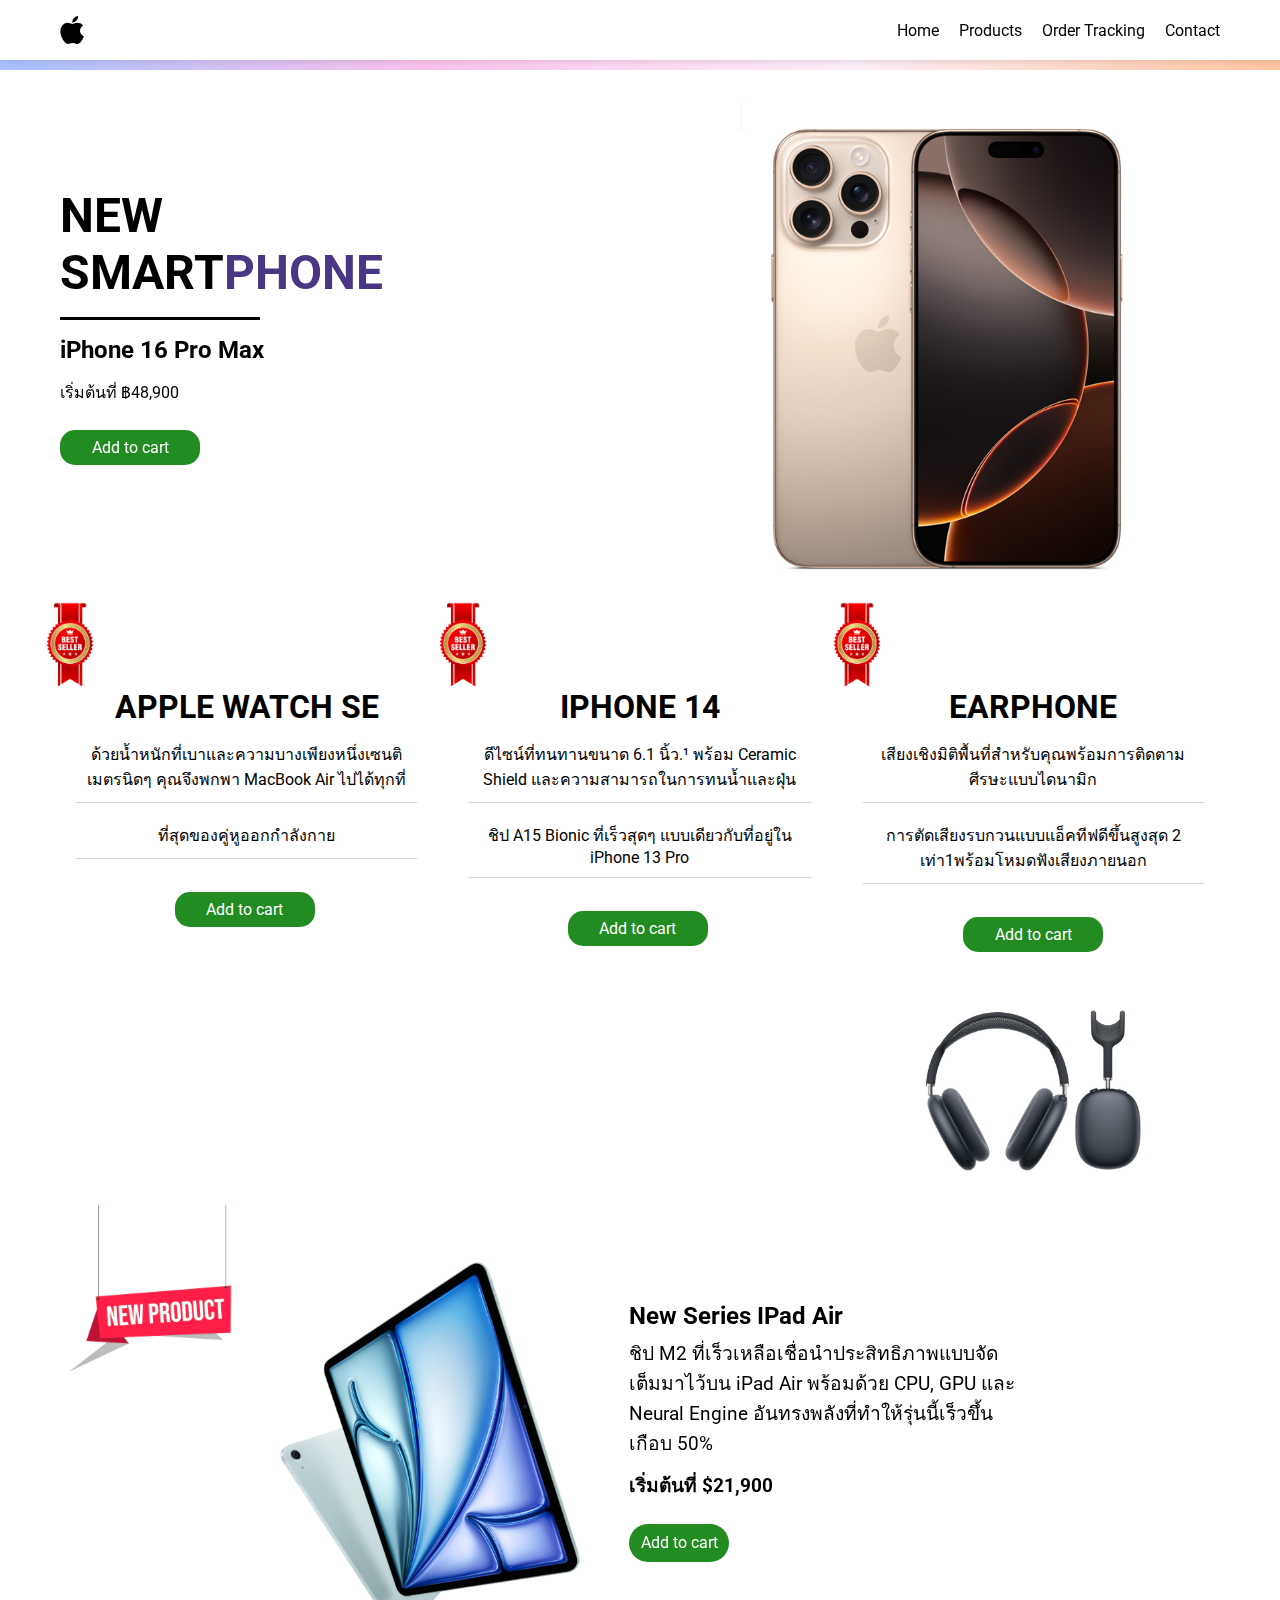
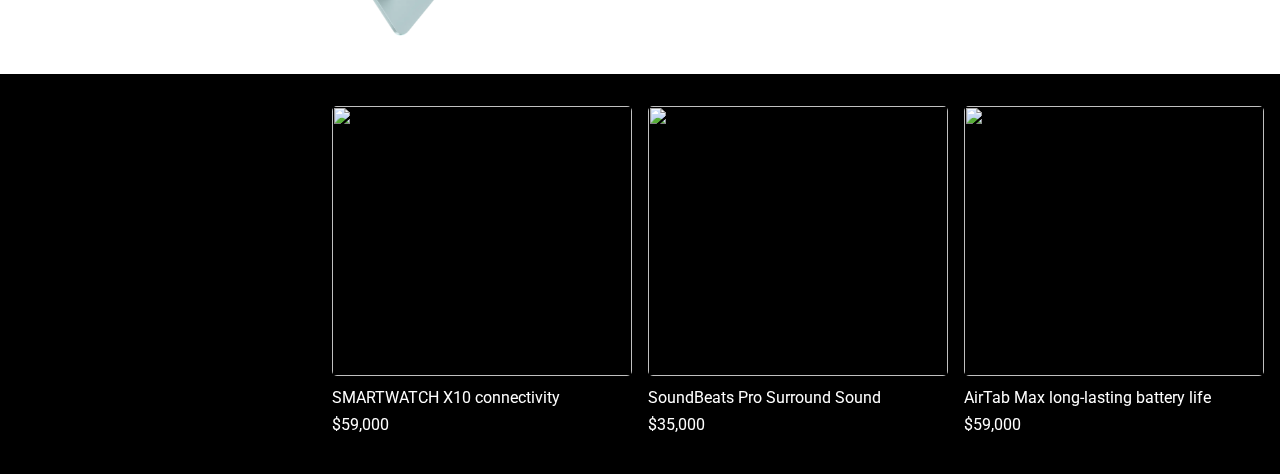
==== Home/index.html @ fe669dd1 "1" ====
<!DOCTYPE html>
<html lang="en">

<head>
    <meta charset="UTF-8">
    <meta name="viewport" content="width=device-width, initial-scale=1.0">
    <title>Home</title>
    <link rel="stylesheet" href="style.css">
    <link rel="stylesheet" href="https://cdnjs.cloudflare.com/ajax/libs/font-awesome/6.7.2/css/all.min.css">
</head>

<body>

    <nav>
        <div class="container">
            <div class="nav-con">
                <div class="logo">
                    <i class="fa-brands fa-apple"></i>
                </div>
                <ul>
                    <li><a href="">Home</a></li>
                    <li><a href="/Product/product.html">Products</a></li>
                    <li><a href="">Order Tracking</a></li>
                    <li><a href="">Contact</a></li>
                </ul>
            </div>
        </div>
    </nav>

    <section class="main-slide">
        <div class="container">
            <div class="main-slide-con">
                <div class="header-info">
                    <h1>NEW <br>
                        SMART<span class="highlight">PHONE</span>
                    </h1>
                    <div class="line"></div>
                    <h2>iPhone 16 Pro Max</h2>
                    <p>เริ่มต้นที่ ฿48,900</p>
                    <div class="header-btn">
                        <a href="javascript:void(0)">Add to cart</a>
                    </div>
                </div>
                <div class="header-pic">
                    <img src="/img/iphone16promax.jpg" alt="">
                </div>
            </div>
        </div>
    </section>

    <section class="blog">
        <div class="container">
            <div class="blog-con">
                <div class="blog-grid">
                    <div class="blog-items">
                        <h1>Apple Watch SE</h1>
                        <div class="spec">
                            <p>ด้วยน้ำหนักที่เบาและความบางเพียงหนึ่งเซนติเมตรนิดๆ คุณจึงพกพา MacBook Air ไปได้ทุกที่</p>
                            <hr>
                        </div>
                        <div class="spec">
                            <p>ที่สุดของคู่หูออกกำลังกาย</p>
                            <hr>
                        </div>
                        <a href="javascript:void(0)">Add to cart</a>
                        <img src="https://store.storeimages.cdn-apple.com/8756/as-images.apple.com/is/watch-se-digitalmat-gallery-4-202409_GEO_TH_LANG_TH?wid=728&hei=666&fmt=png-alpha&.v=1725125757838"
                            alt="">
                        <img src="/img/best-seller.png" alt="">
                    </div>

                    <div class="blog-items">
                        <h1>iPhone 14</h1>
                        <div class="spec">
                            <p>ดีไซน์ที่ทนทานขนาด 6.1 นิ้ว.¹ พร้อม Ceramic Shield และความสามารถในการทนน้ำและฝุ่น
                            </p>
                            <hr>
                        </div>
                        <div class="spec">
                            <p>ชิป A15 Bionic ที่เร็วสุดๆ แบบเดียวกับที่อยู่ใน iPhone 13 Pro</p>
                            <hr>
                        </div>
                        <a href="javascript:void(0)">Add to cart</a>
                        <img src="https://store.storeimages.cdn-apple.com/8756/as-images.apple.com/is/iphone14-digitalmat-gallery-1-202303?wid=728&hei=666&fmt=png-alpha&.v=1679072735068"
                            alt="">
                        <img src="/img/best-seller.png" alt="">
                    </div>

                    <div class="blog-items">
                        <h1>earphone</h1>
                        <div class="spec">
                            <p>เสียงเชิงมิติพื้นที่สำหรับคุณพร้อมการติดตามศีรษะแบบไดนามิก</p>
                            <hr>
                        </div>
                        <div class="spec">
                            <p>การตัดเสียงรบกวนแบบแอ็คทีฟดีขึ้นสูงสุด 2 เท่า1พร้อมโหมดฟังเสียงภายนอก</p>
                            <hr>
                        </div>
                        <a href="javascript:void(0)">Add to cart</a>
                        <img src="/img/airpods-max.jpg" alt="">

                        <img src="/img/best-seller.png" alt="">

                    </div>
                </div>
            </div>
        </div>
    </section>

    <section>
        <div class="container">
            <div class="all-footer"> 
                <div class="all-footer-info">
                    <div class="com-pic">
                        <img src="/img/ipad air.png"
                            alt="">
                    </div>
                    <div class="com-info">
                        <h2>new series iPad Air</h2>
                        <p>ชิป M2 ที่เร็วเหลือเชื่อนำประสิทธิภาพแบบจัดเต็มมาไว้บน iPad Air พร้อมด้วย CPU, GPU และ Neural Engine อันทรงพลังที่ทำให้รุ่นนี้เร็วขึ้นเกือบ 50% </p>
                        <p class="price">เริ่มต้นที่ $21,900</p>
                        <a href="javascript:void(0)">Add to cart</a>
                    </div>
                </div>
                <img src="/img/newproduct.png" alt="" class="new-product">
            </div>
        </div>
    </section>

    <section>
        <div class="choose-product">
            <div class="products-pic">
               
            </div>

            <div class="products-grid">
                <div class="products-items">
                    <img src="https://www.apple.com/newsroom/images/product/watch/standard/Apple_watch-series7-availability_hero_10052021_big.jpg.large.jpg"
                        alt="">
                    <p>SMARTWATCH X10 connectivity</p>
                    <p>$59,000</p>
                </div>

                <div class="products-items">
                    <img src="https://www.shopandship.co.za/cdn/shop/products/AirPodsMaxBlueNew_625x625.jpg?v=1676274870"
                        alt="">
                    <p>SoundBeats Pro Surround Sound</p>
                    <p>$35,000</p>
                </div>

                <div class="products-items">
                    <img src="https://image.makewebeasy.net/makeweb/0/HaieRoFfi/DefaultData/Section5_pd01.webp?v=202405291424"
                        alt="">
                    <p>AirTab Max long-lasting battery life</p>
                    <p>$59,000</p>
                </div>
            </div>
        </div>
    </section>

</body>

</html>
---- Home/style.css ----
@import url("https://fonts.googleapis.com/css2?family=Roboto:ital,wght@0,100;0,300;0,400;0,500;0,700;0,900;1,100;1,300;1,400;1,500;1,700;1,900&display=swap");

* {
  box-sizing: border-box;
  margin: 0;
  padding: 0;
  font-family: "Roboto", serif;
  font-style: normal;
}
.container {
  max-width: 1170px;
  margin: 0 auto;
}

nav {
  position: relative;
  background-color: rgb(255, 255, 255);
  box-shadow: 0 2px 5px rgba(0, 0, 0, 0.1);
}

.container {
  max-width: 1200px;
  margin: 0 auto;
  padding: 0 20px;
}

.nav-con {
  display: flex;
  justify-content: space-between;
  align-items: center;
  height: 60px;
}

.logo i {
  font-size: 2rem;
}

ul {
  list-style: none;
  display: flex;
  margin: 0;
  padding: 0;
}

ul li {
  margin-left: 20px;
}

ul li a {
  text-decoration: none;
  color: black;
  font-size: 16px;
}

nav::after {
  content: "";
  position: absolute;
  bottom: -10px;
  left: 0;
  width: 100%;
  height: 120px;
  background: linear-gradient(to right, #a8c0ff, #fbc2eb, #fdeff9, #ffc3a0);
  z-index: -1;
}

.main-slide {
  padding: 1rem 0;
}
.main-slide-con {
  display: flex;
  justify-content: space-between;
  align-items: center;
  height: 500px;
}

.header-info h1 {
  font-size: 3rem;
}

.header-info p {
  margin-top: 1rem;
}

.line {
  background-color: black;
  width: 200px;
  height: 3px;
  margin: 1rem 0;
}

.highlight {
  color: #493685;
}

.header-info h3,
.header-info p {
  margin-bottom: 0.6rem;
}

.header-btn a {
  display: inline-block;
  text-decoration: none;
  background-color: forestgreen;
  padding: 0.5rem;
  text-align: center;
  margin-top: 1rem;
  border-radius: 15px;
  width: 140px;
  color: #fff;
}

.header-pic img {
  width: 100%;
  height: 500px;
  mix-blend-mode: multiply;
}

.blog {
  background-image: url("https://papers.co/wallpaper/papers.co-so84-blur-gradation-apple-event-rainbow-pastel-23-wallpaper.jpg");
  background-position: center;
  background-size: cover;
}
.blog-con {
  text-align: center;
  padding: 2rem 0;
}

.blog-grid {
  display: grid;
  grid-template-columns: repeat(3, 1fr);
  gap: 20px;

}

.blog-items img:nth-of-type(2){
    width: 60px;
    height: 100px;
    
    position: absolute;
    top: -45px;
    left: -20px;
}

.blog-items h1 {
  text-transform: uppercase;
  font-weight: bold;
  color: #000;
  margin-bottom: 1rem;
}

.blog-items {
  background-color: #ffffff;
  height: 550px;
  padding: 4rem 1rem;
  border-radius: 20px;
  position: relative;
}

.blog-items p {
  color: #000;
}

.blog-items img {
  width: 70%;
  margin-top: 1rem;
}

.blog-items a {
  display: inline-block;
  text-decoration: none;
  background-color: forestgreen;
  padding: 0.5rem;
  text-align: center;
  margin: .8rem 0;
  border-radius: 15px;
  width: 140px;
  color: #fff;
}

.all-footer {
  padding: 2rem 0;
  position: relative;
}

.all-footer-info {
  display: flex;
  align-items: center;
  gap: 1rem;
  margin-left: 10rem;
}

.new-product{
  width: 17%;
  position: absolute;
  top: -2px;
}
.com-pic img{
    width: 100%;
    height: 400px;
}

.price {
  font-size: 1.6rem;
  font-weight: bold;
  margin: 0.7rem 0;
}

.com-info {
  max-width: 400px;
}

.com-info h2 {
  text-transform: capitalize;
  margin-bottom: 0.5rem;
}

.com-info p {
  margin-bottom: 0.5rem;
  font-size: 1.2rem;
}

.com-info a {
  display: inline-block;
  text-decoration: none;
  background-color: forestgreen;
  padding: 0.6rem;
  text-align: center;
  margin: 1rem 0;
  border-radius: 20px;
  width: 100px;
  color: #fff;
}

.choose-product {
  background-color: #000;
  display: flex;
}

.products-pic {
  color: #fff;
  background: url("https://store.storeimages.cdn-apple.com/8756/as-images.apple.com/is/store-card-50-TAA-202310?wid=960&hei=1000&fmt=p-jpg&qlt=95&.v=1697149577145");
  background-size: cover;
  background-position: center;
  height: 400px;
  text-align: center;
  padding: 3rem;
  width: 960px;
}

.products-grid {
  display: grid;
  grid-template-columns: repeat(3, 1fr);
  gap: 1rem;
  padding: 2rem 1rem;
}

.products-items p {
  color: #fff;
  margin: 0.5rem 0;
}

.products-items img {
  width: 300px;
  height: 270px;
  border-radius: 5px;
}

.spec {
  margin-bottom: 20px;
  margin-top: 1rem;
}

.spec p {
  font-size: 16px;
}

strong {
  font-size: 18px;
  color: #000;
}
hr {
  border: none;
  border-top: 1px solid #d2d2d7;
  margin: 10px 0;
}
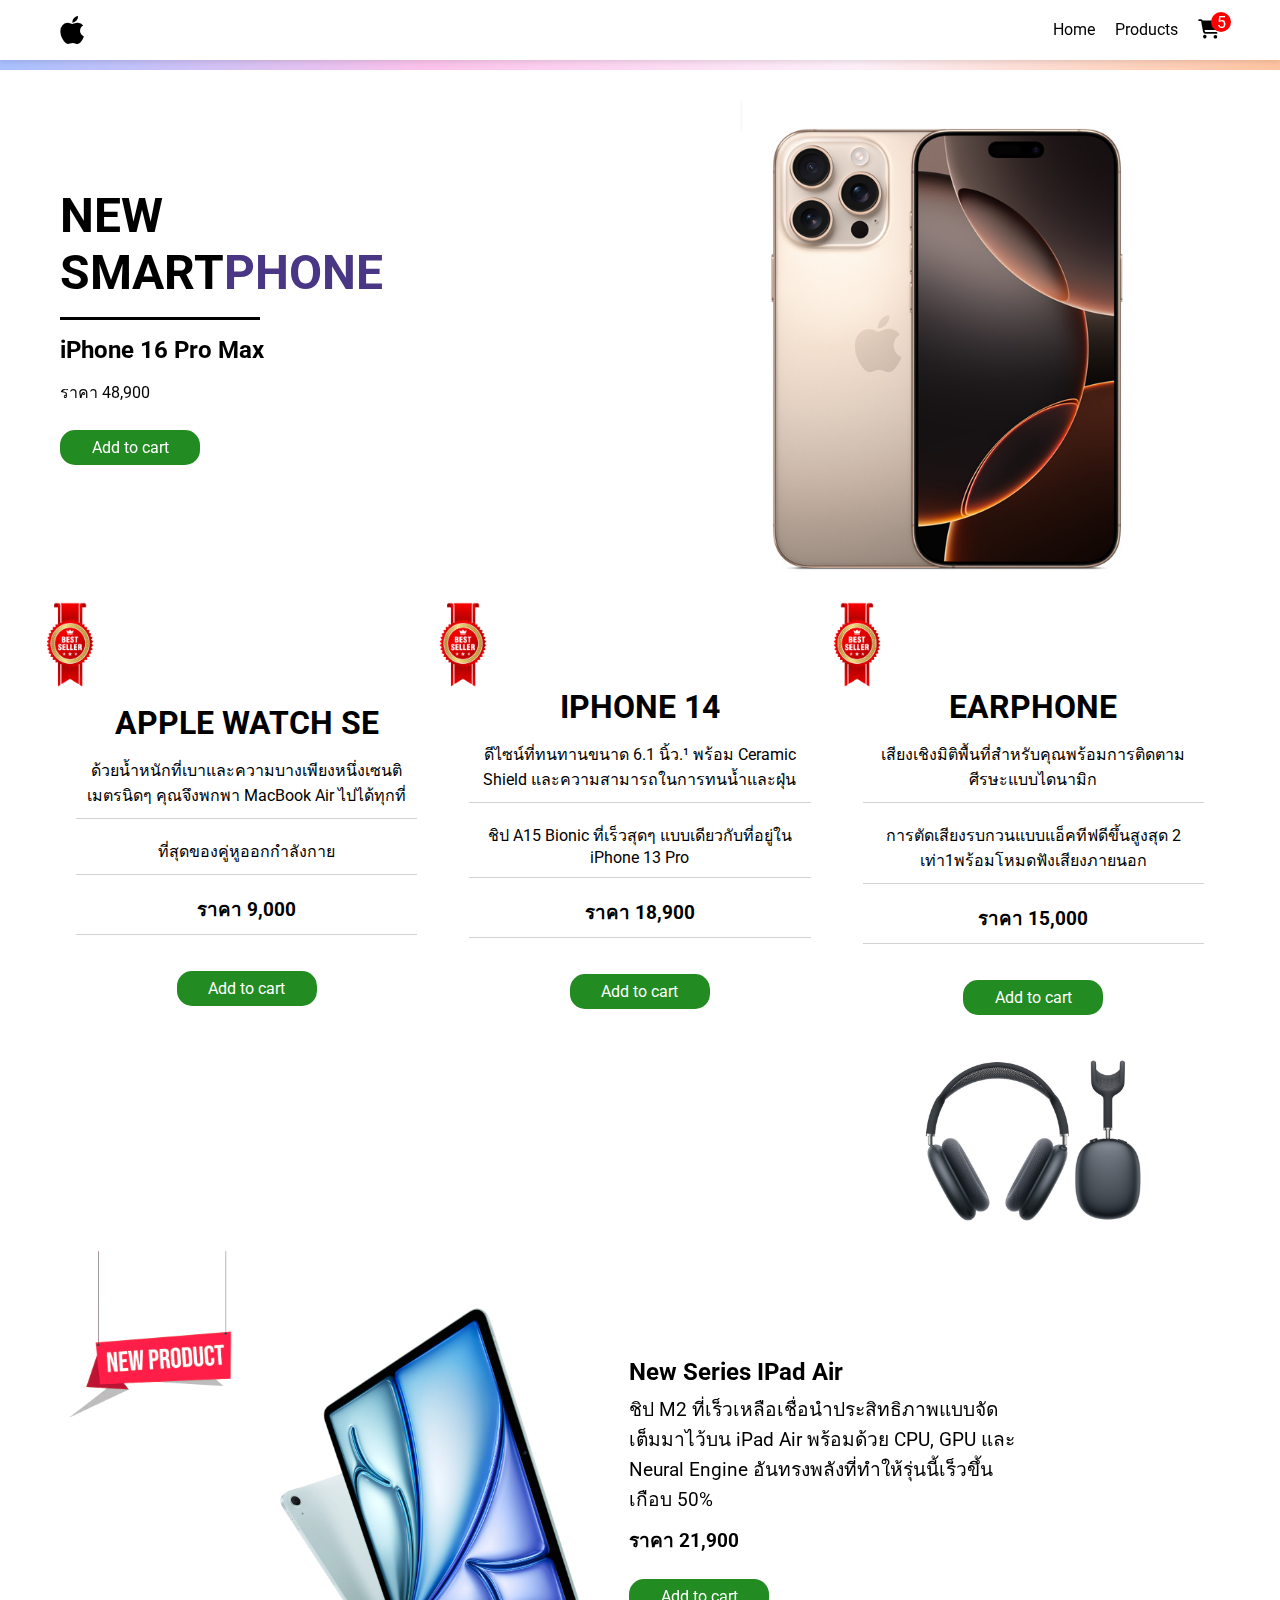
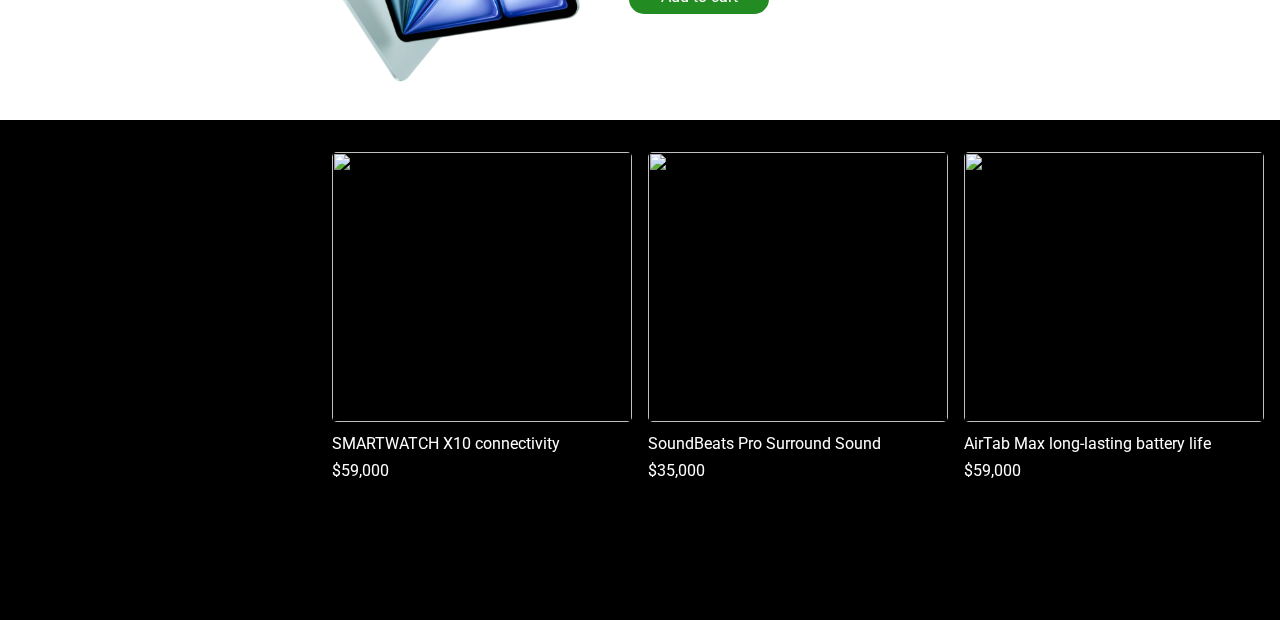
==== commit 7d7b0b71: "'" ====
--- a/Home/index.html
+++ b/Home/index.html
@@ -18,10 +18,14 @@
                     <i class="fa-brands fa-apple"></i>
                 </div>
                 <ul>
-                    <li><a href="">Home</a></li>
+                    <li><a href="#">Home</a></li>
                     <li><a href="/Product/product.html">Products</a></li>
-                    <li><a href="">Order Tracking</a></li>
-                    <li><a href="">Contact</a></li>
+                    <div class="cart">
+                        <li><i class="fas fa-cart-shopping"></i></li>
+                        <div class="cartCount">
+                            5
+                        </div>
+                    </div>
                 </ul>
             </div>
         </div>
@@ -36,9 +40,9 @@
                     </h1>
                     <div class="line"></div>
                     <h2>iPhone 16 Pro Max</h2>
-                    <p>เริ่มต้นที่ ฿48,900</p>
-                    <div class="header-btn">
-                        <a href="javascript:void(0)">Add to cart</a>
+                    <p>ราคา 48,900</p>
+                    <div class="buy-btn">
+                        <button>Add to cart</button>
                     </div>
                 </div>
                 <div class="header-pic">
@@ -53,6 +57,7 @@
             <div class="blog-con">
                 <div class="blog-grid">
                     <div class="blog-items">
+                        <h1></h1>
                         <h1>Apple Watch SE</h1>
                         <div class="spec">
                             <p>ด้วยน้ำหนักที่เบาและความบางเพียงหนึ่งเซนติเมตรนิดๆ คุณจึงพกพา MacBook Air ไปได้ทุกที่</p>
@@ -62,7 +67,13 @@
                             <p>ที่สุดของคู่หูออกกำลังกาย</p>
                             <hr>
                         </div>
-                        <a href="javascript:void(0)">Add to cart</a>
+                        <div class="spec">
+                            <h3>ราคา 9,000</h3>
+                            <hr>
+                        </div>
+                        <div class="buy-btn">
+                            <button>Add to cart</button>
+                        </div>
                         <img src="https://store.storeimages.cdn-apple.com/8756/as-images.apple.com/is/watch-se-digitalmat-gallery-4-202409_GEO_TH_LANG_TH?wid=728&hei=666&fmt=png-alpha&.v=1725125757838"
                             alt="">
                         <img src="/img/best-seller.png" alt="">
@@ -79,7 +90,13 @@
                             <p>ชิป A15 Bionic ที่เร็วสุดๆ แบบเดียวกับที่อยู่ใน iPhone 13 Pro</p>
                             <hr>
                         </div>
-                        <a href="javascript:void(0)">Add to cart</a>
+                        <div class="spec">
+                            <h3>ราคา 18,900</h3>
+                            <hr>
+                        </div>
+                        <div class="buy-btn">
+                            <button>Add to cart</button>
+                        </div>
                         <img src="https://store.storeimages.cdn-apple.com/8756/as-images.apple.com/is/iphone14-digitalmat-gallery-1-202303?wid=728&hei=666&fmt=png-alpha&.v=1679072735068"
                             alt="">
                         <img src="/img/best-seller.png" alt="">
@@ -95,7 +112,13 @@
                             <p>การตัดเสียงรบกวนแบบแอ็คทีฟดีขึ้นสูงสุด 2 เท่า1พร้อมโหมดฟังเสียงภายนอก</p>
                             <hr>
                         </div>
-                        <a href="javascript:void(0)">Add to cart</a>
+                        <div class="spec">
+                            <h3>ราคา 15,000</h3>
+                            <hr>
+                        </div>
+                        <div class="buy-btn">
+                            <button>Add to cart</button>
+                        </div>
                         <img src="/img/airpods-max.jpg" alt="">
 
                         <img src="/img/best-seller.png" alt="">
@@ -117,8 +140,10 @@
                     <div class="com-info">
                         <h2>new series iPad Air</h2>
                         <p>ชิป M2 ที่เร็วเหลือเชื่อนำประสิทธิภาพแบบจัดเต็มมาไว้บน iPad Air พร้อมด้วย CPU, GPU และ Neural Engine อันทรงพลังที่ทำให้รุ่นนี้เร็วขึ้นเกือบ 50% </p>
-                        <p class="price">เริ่มต้นที่ $21,900</p>
-                        <a href="javascript:void(0)">Add to cart</a>
+                        <p class="price">ราคา 21,900</p>
+                        <div class="buy-btn">
+                            <button>Add to cart</button>
+                        </div>
                     </div>
                 </div>
                 <img src="/img/newproduct.png" alt="" class="new-product">
--- a/Home/style.css
+++ b/Home/style.css
@@ -63,6 +63,26 @@
   z-index: -1;
 }
 
+.fa-cart-shopping{
+  font-size: 1.2rem;
+}
+.cart{
+  position: relative;
+}
+.cartCount{
+  position: absolute;
+  top: -8px;
+  right: -11px;
+  width: 20px;
+  height: 20px;
+  background-color: red;
+  border-radius: 50%;
+  display: flex;
+  justify-content: center;
+  align-items: center;
+  color: #fff;
+}
+
 .main-slide {
   padding: 1rem 0;
 }
@@ -97,7 +117,8 @@
   margin-bottom: 0.6rem;
 }
 
-.header-btn a {
+.buy-btn button {
+  border: none;
   display: inline-block;
   text-decoration: none;
   background-color: forestgreen;
@@ -106,7 +127,13 @@
   margin-top: 1rem;
   border-radius: 15px;
   width: 140px;
-  color: #fff;
+  font-size: 1rem;
+  color: #fff;
+}
+
+.buy-btn button:hover {
+  transform: scale(1.1);
+  background-color: rgb(57, 156, 57);
 }
 
 .header-pic img {
@@ -119,8 +146,10 @@
   background-image: url("https://papers.co/wallpaper/papers.co-so84-blur-gradation-apple-event-rainbow-pastel-23-wallpaper.jpg");
   background-position: center;
   background-size: cover;
+  height: 660px;
 }
 .blog-con {
+
   text-align: center;
   padding: 2rem 0;
 }
@@ -129,7 +158,6 @@
   display: grid;
   grid-template-columns: repeat(3, 1fr);
   gap: 20px;
-
 }
 
 .blog-items img:nth-of-type(2){
@@ -150,7 +178,7 @@
 
 .blog-items {
   background-color: #ffffff;
-  height: 550px;
+  height: 600px;
   padding: 4rem 1rem;
   border-radius: 20px;
   position: relative;
@@ -241,7 +269,7 @@
   background: url("https://store.storeimages.cdn-apple.com/8756/as-images.apple.com/is/store-card-50-TAA-202310?wid=960&hei=1000&fmt=p-jpg&qlt=95&.v=1697149577145");
   background-size: cover;
   background-position: center;
-  height: 400px;
+  height: 500px;
   text-align: center;
   padding: 3rem;
   width: 960px;
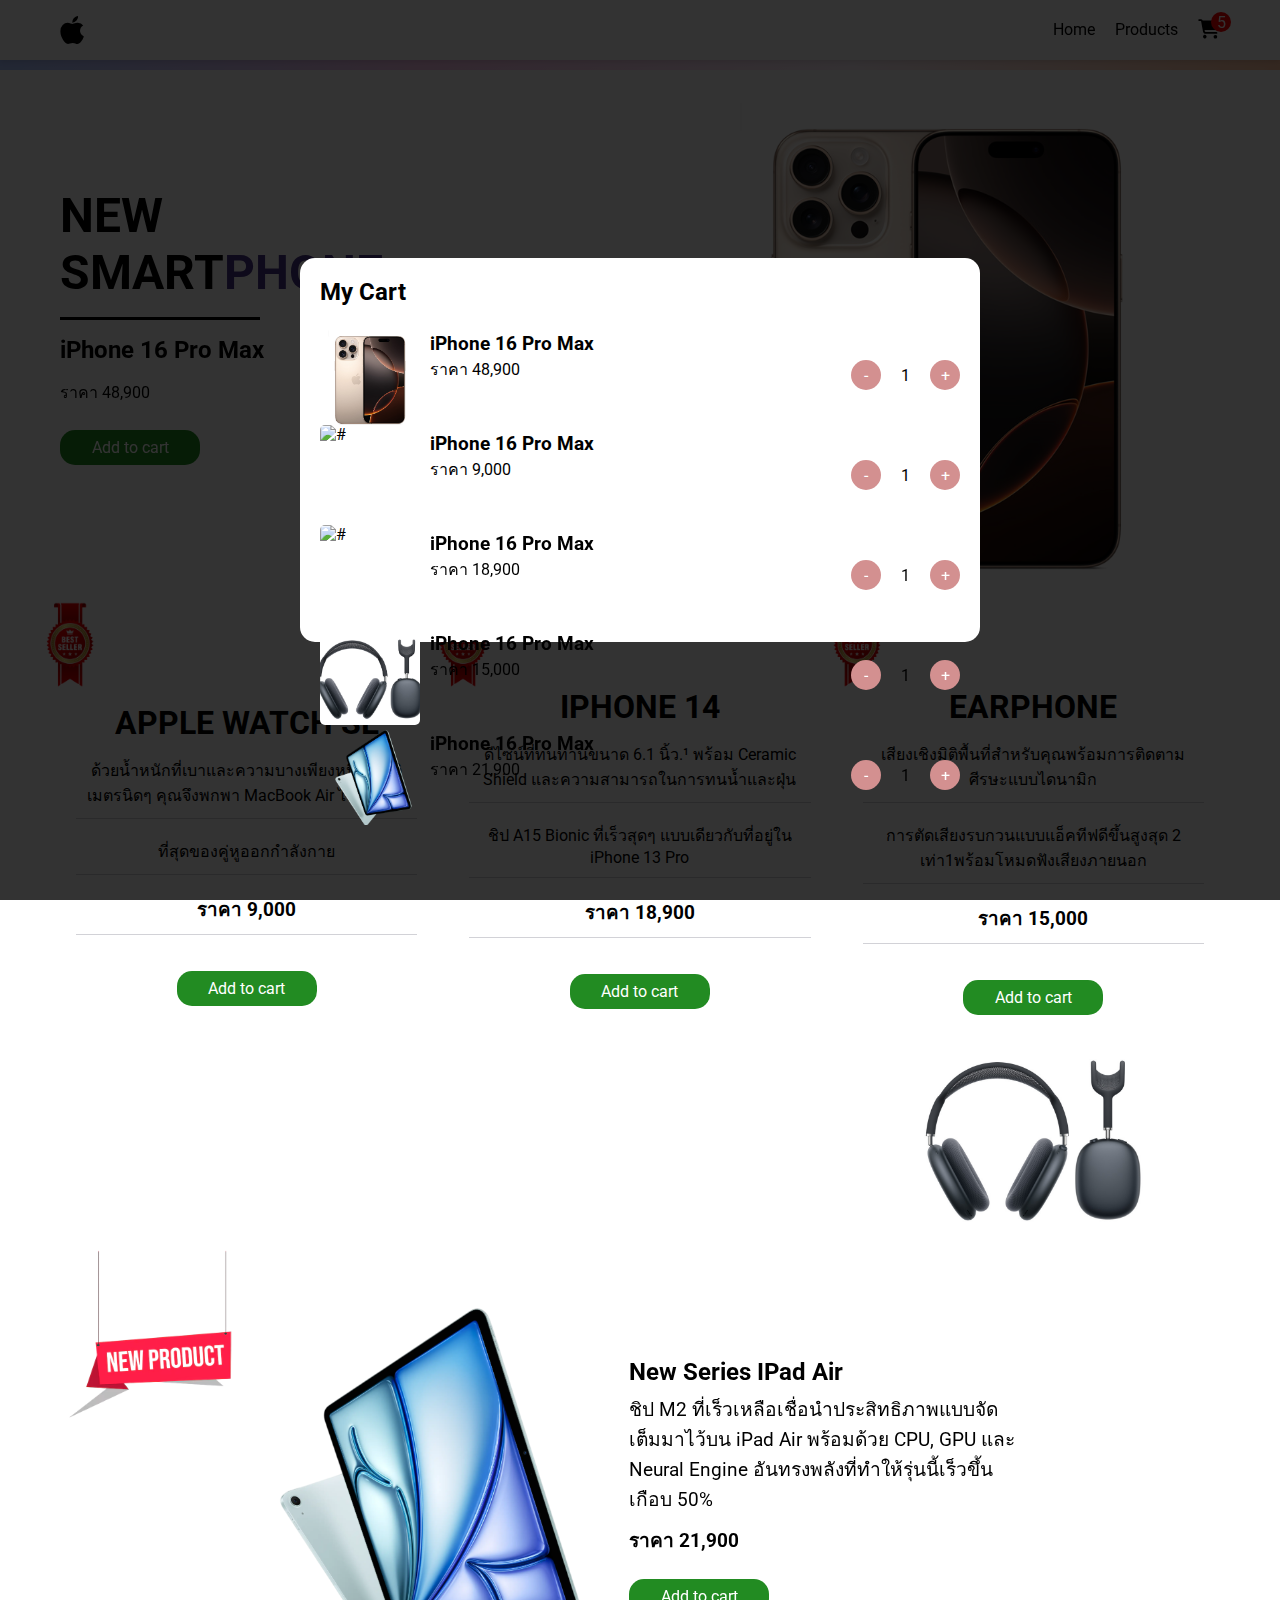
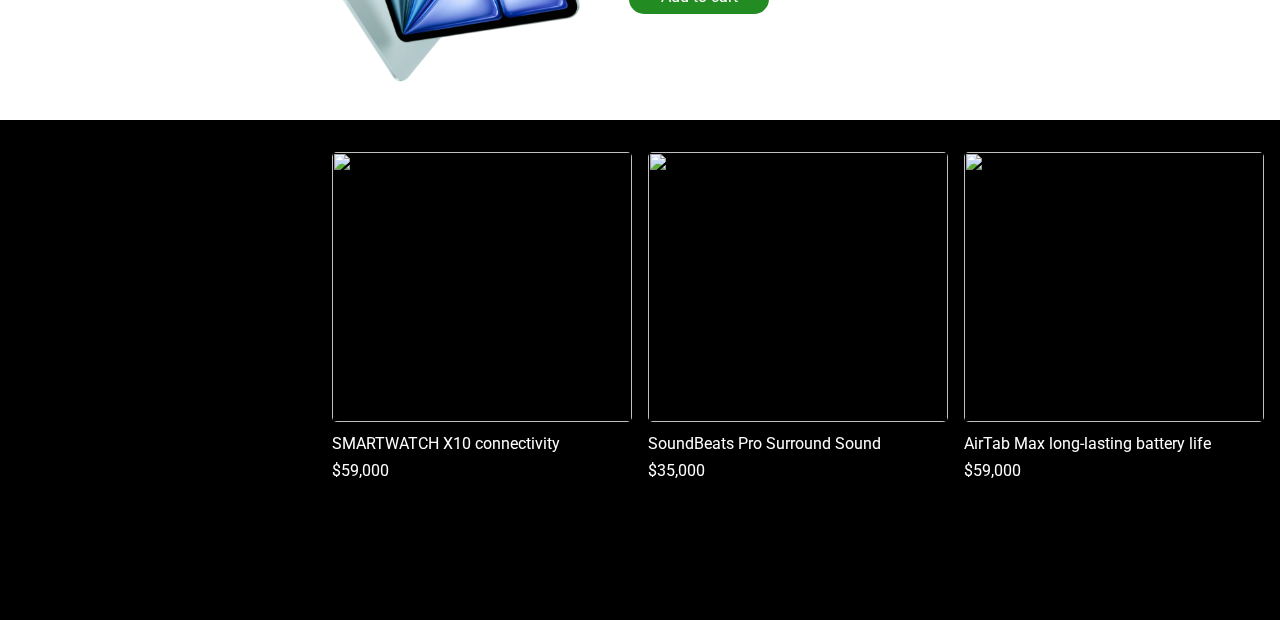
==== commit 5870f0b2: "7" ====
--- a/Home/index.html
+++ b/Home/index.html
@@ -182,6 +182,87 @@
         </div>
     </section>
 
+    <div class="modal">
+        
+    
+        <div class="modal-page" >
+            <h2>My Cart</h2>
+            <br>
+            <div class="cartlist">
+                <div class="cartlist-items">
+                    <div class="cartlist-left">
+                        <img src="/img/iphone16promax.jpg" alt="#">
+                        <div class="cartlist-detail">
+                            <h3>iPhone 16 Pro Max</h3>
+                            <p>ราคา 48,900</p>
+                        </div>
+                    </div>
+                    <div class="cartlist-right">
+                        <p class="btnc">-</p>
+                        <p style="margin: 0 20px">1</p>
+                        <p class="btnc">+</p>
+                    </div>
+                </div>
+                <div class="cartlist-items">
+                    <div class="cartlist-left">
+                        <img src="https://store.storeimages.cdn-apple.com/8756/as-images.apple.com/is/watch-se-digitalmat-gallery-4-202409_GEO_TH_LANG_TH?wid=728&hei=666&fmt=png-alpha&.v=1725125757838" alt="#">
+                        <div class="cartlist-detail">
+                            <h3>iPhone 16 Pro Max</h3>
+                            <p>ราคา 9,000</p>
+                        </div>
+                    </div>
+                    <div class="cartlist-right">
+                        <p class="btnc">-</p>
+                        <p style="margin: 0 20px">1</p>
+                        <p class="btnc">+</p>
+                    </div>
+                </div>
+                <div class="cartlist-items">
+                    <div class="cartlist-left">
+                        <img src="https://store.storeimages.cdn-apple.com/8756/as-images.apple.com/is/iphone14-digitalmat-gallery-1-202303?wid=728&hei=666&fmt=png-alpha&.v=1679072735068" alt="#">
+                        <div class="cartlist-detail">
+                            <h3>iPhone 16 Pro Max</h3>
+                            <p>ราคา 18,900</p>
+                        </div>
+                    </div>
+                    <div class="cartlist-right">
+                        <p class="btnc">-</p>
+                        <p style="margin: 0 20px">1</p>
+                        <p class="btnc">+</p>
+                    </div>
+                </div>
+                <div class="cartlist-items">
+                    <div class="cartlist-left">
+                        <img src="/img/airpods-max.jpg" alt="#">
+                        <div class="cartlist-detail">
+                            <h3>iPhone 16 Pro Max</h3>
+                            <p>ราคา 15,000</p>
+                        </div>
+                    </div>
+                    <div class="cartlist-right">
+                        <p class="btnc">-</p>
+                        <p style="margin: 0 20px">1</p>
+                        <p class="btnc">+</p>
+                    </div>
+                </div>
+                <div class="cartlist-items">
+                    <div class="cartlist-left">
+                        <img src="/img/ipad air.png" alt="#">
+                        <div class="cartlist-detail">
+                            <h3>iPhone 16 Pro Max</h3>
+                            <p>ราคา 21,900</p>
+                        </div>
+                    </div>
+                    <div class="cartlist-right">
+                        <p class="btnc">-</p>
+                        <p style="margin: 0 20px">1</p>
+                        <p class="btnc">+</p>
+                    </div>
+                </div>
+            </div>
+        </div>
+    </div>
+
 </body>
 
 </html>--- a/Home/style.css
+++ b/Home/style.css
@@ -63,13 +63,13 @@
   z-index: -1;
 }
 
-.fa-cart-shopping{
+.fa-cart-shopping {
   font-size: 1.2rem;
 }
-.cart{
+.cart {
   position: relative;
 }
-.cartCount{
+.cartCount {
   position: absolute;
   top: -8px;
   right: -11px;
@@ -149,7 +149,6 @@
   height: 660px;
 }
 .blog-con {
-
   text-align: center;
   padding: 2rem 0;
 }
@@ -160,13 +159,13 @@
   gap: 20px;
 }
 
-.blog-items img:nth-of-type(2){
-    width: 60px;
-    height: 100px;
-    
-    position: absolute;
-    top: -45px;
-    left: -20px;
+.blog-items img:nth-of-type(2) {
+  width: 60px;
+  height: 100px;
+
+  position: absolute;
+  top: -45px;
+  left: -20px;
 }
 
 .blog-items h1 {
@@ -199,7 +198,7 @@
   background-color: forestgreen;
   padding: 0.5rem;
   text-align: center;
-  margin: .8rem 0;
+  margin: 0.8rem 0;
   border-radius: 15px;
   width: 140px;
   color: #fff;
@@ -217,14 +216,14 @@
   margin-left: 10rem;
 }
 
-.new-product{
+.new-product {
   width: 17%;
   position: absolute;
   top: -2px;
 }
-.com-pic img{
-    width: 100%;
-    height: 400px;
+.com-pic img {
+  width: 100%;
+  height: 400px;
 }
 
 .price {
@@ -311,3 +310,65 @@
   border-top: 1px solid #d2d2d7;
   margin: 10px 0;
 }
+
+.modal {
+  width: 100%;
+  height: 100%;
+  background: rgba(0, 0, 0, 0.8);
+  position: fixed;
+  top: 0;
+  left: 0;
+  display: flex;
+  justify-content: center;
+  align-items: center;
+}
+
+.modal-page {
+  background: #fff;
+  min-width: 30vw;
+  max-width: 90vw;
+  max-height: 30vw;
+  padding: 20px;
+  border-radius: 15px;
+  /* overflow: scroll; */
+}
+
+.cartlist-items {
+  display: flex;
+  justify-content: space-between;
+  align-items: center;
+  width: 50vw;
+
+.cartlist-left {
+  display: flex;
+}
+.cartlist-left img{
+  width: 100px;
+  height: 100px;
+  object-fit: cover;
+  border-radius: 5px;
+  margin-right: 10px;
+}
+.cartlist-right {
+  display: flex;
+  align-items: center;
+}
+
+.cartlist-detail{
+  margin-top: 7px;
+  line-height: 25px;
+}
+
+.btnc{
+  display: flex;
+  justify-content: center;
+  align-items: center;
+  border-radius: 50%;
+  cursor: pointer;
+  background: #d39090;
+  color: #fff;
+  padding: 5px 10px;
+  width: 30px;
+  height: 30px;
+}
+
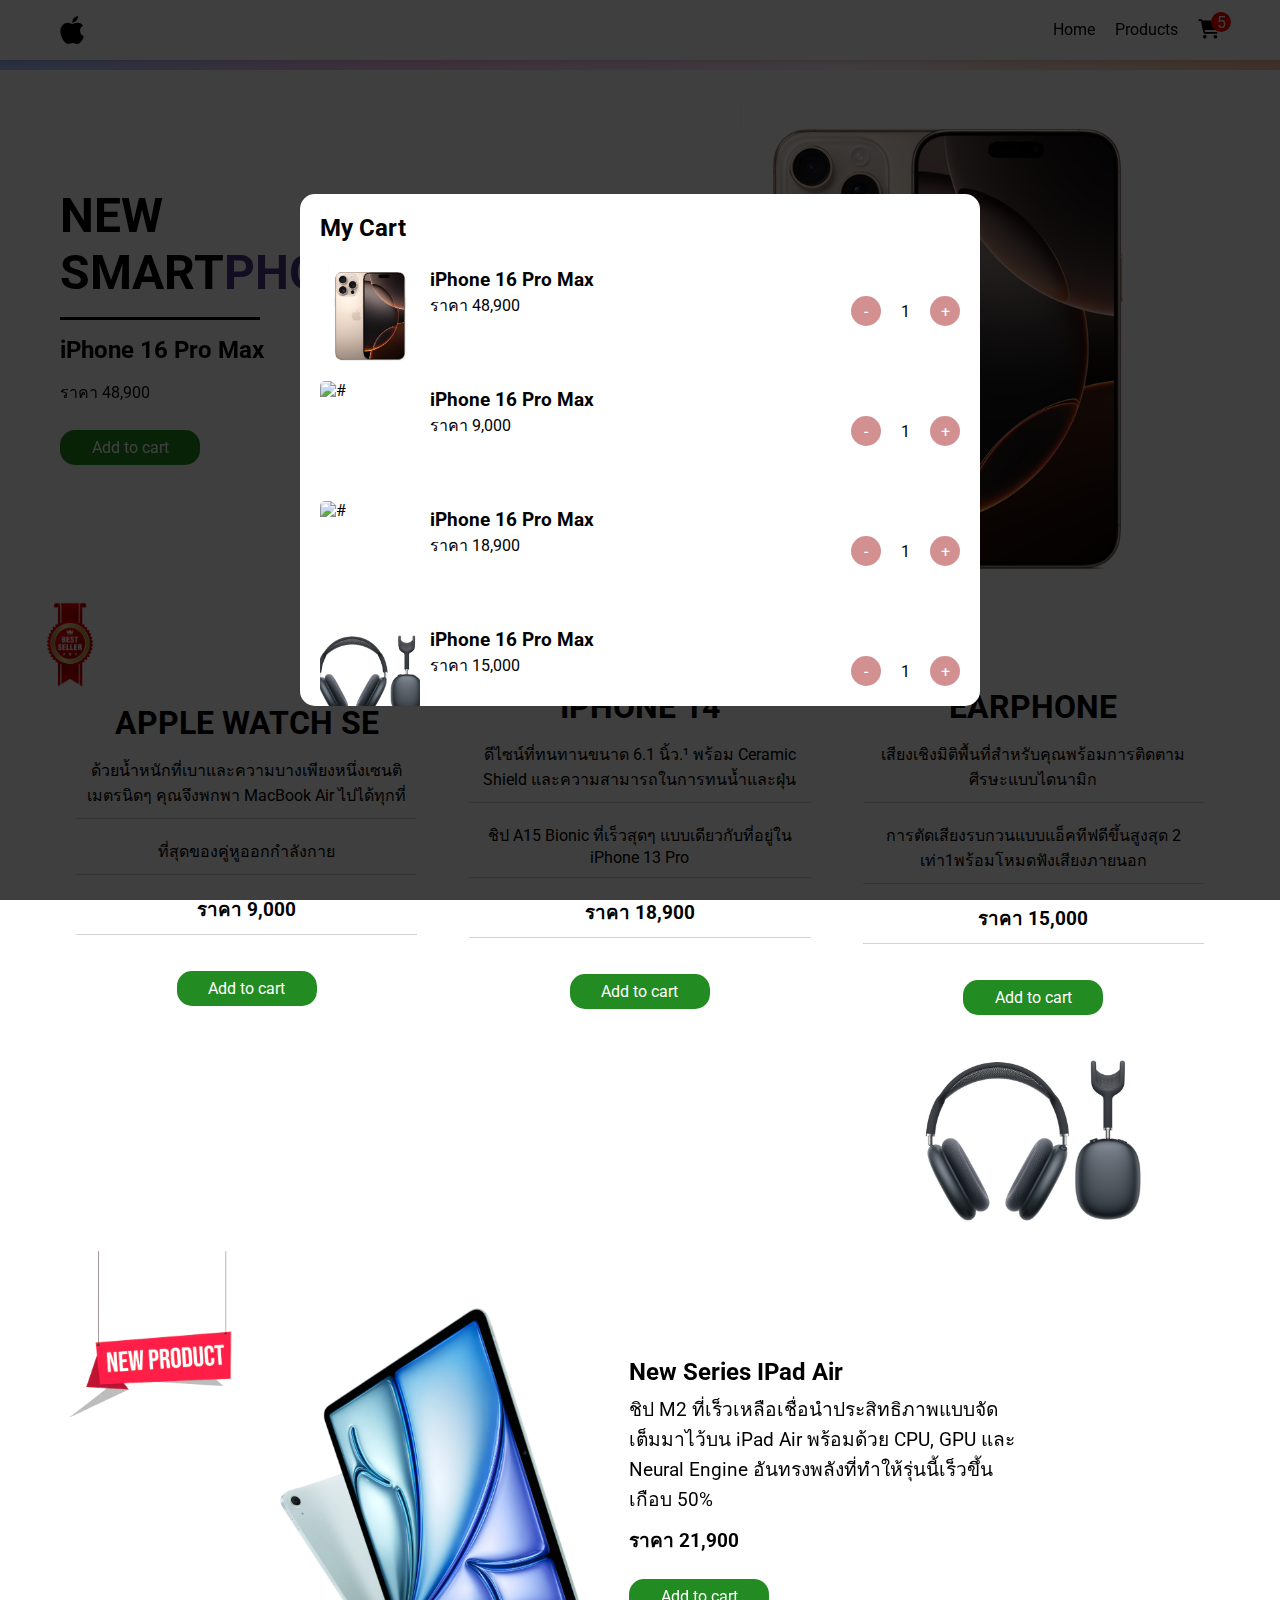
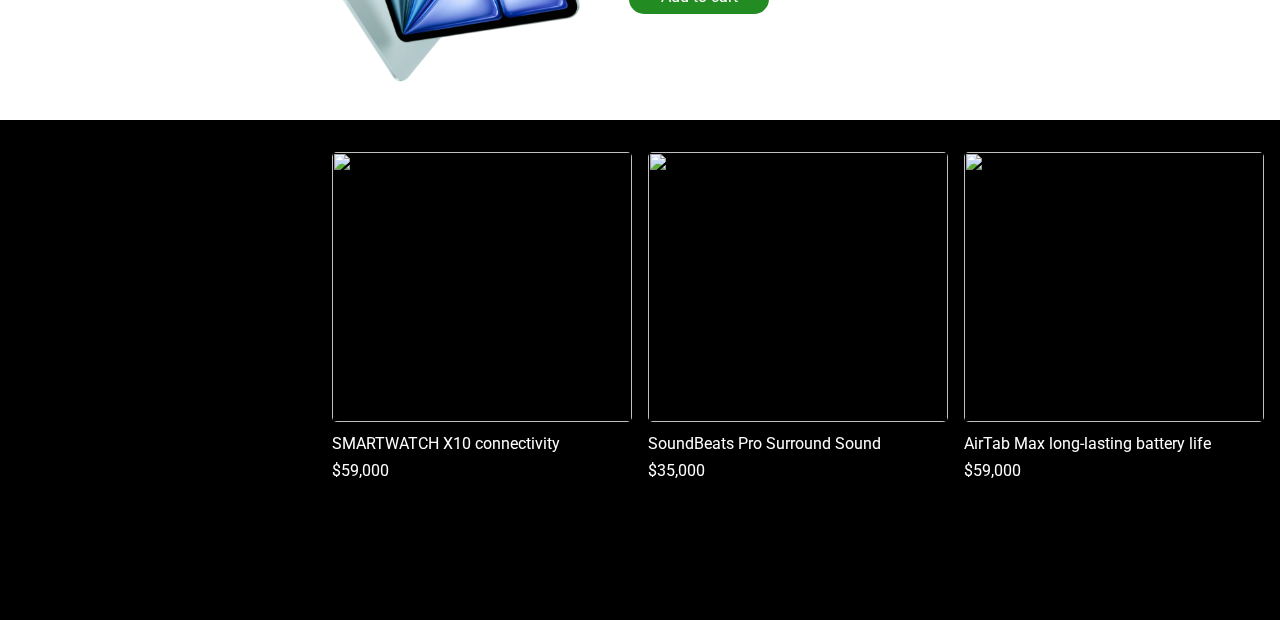
==== commit c108bcf7: "1" ====
--- a/Home/index.html
+++ b/Home/index.html
@@ -182,9 +182,8 @@
         </div>
     </section>
 
-    <div class="modal">
-        
-    
+    <div class="modal" >  
+        <div class="modal-bg"></div>
         <div class="modal-page" >
             <h2>My Cart</h2>
             <br>
@@ -259,6 +258,14 @@
                         <p class="btnc">+</p>
                     </div>
                 </div>
+                <div class="btn-control">
+                    <button class="btn">
+                        Cancel
+                    </button>
+                    <button class="btn btn-buy">
+                        Buy
+                    </button>
+                </div>
             </div>
         </div>
     </div>
--- a/Home/style.css
+++ b/Home/style.css
@@ -311,10 +311,11 @@
   margin: 10px 0;
 }
 
-.modal {
+.modal,
+.modal-bg {
   width: 100%;
   height: 100%;
-  background: rgba(0, 0, 0, 0.8);
+  background: rgba(0, 0, 0, 0.5);
   position: fixed;
   top: 0;
   left: 0;
@@ -324,13 +325,14 @@
 }
 
 .modal-page {
+  z-index: 99;
   background: #fff;
   min-width: 30vw;
-  max-width: 90vw;
-  max-height: 30vw;
+  max-width: 60vw;
+  max-height: 40vw;
   padding: 20px;
   border-radius: 15px;
-  /* overflow: scroll; */
+  overflow: auto;
 }
 
 .cartlist-items {
@@ -338,10 +340,12 @@
   justify-content: space-between;
   align-items: center;
   width: 50vw;
-
+  margin-bottom: 20px;
+}
 .cartlist-left {
   display: flex;
 }
+
 .cartlist-left img{
   width: 100px;
   height: 100px;
@@ -372,3 +376,22 @@
   height: 30px;
 }
 
+.btn-control{
+  display: flex;
+  justify-content: flex-end;
+}
+
+.btn{
+  padding: 10px 20px;
+  cursor: pointer;
+  border: none;
+  border-radius: 5px;
+  font-size: 0.9vw;
+  transition: 0.3s;
+}
+
+.btn-buy{
+  background: linear-gradient(125deg, #e61b36, #9c1032);
+  color: #fff;
+  margin-left: 10px;
+}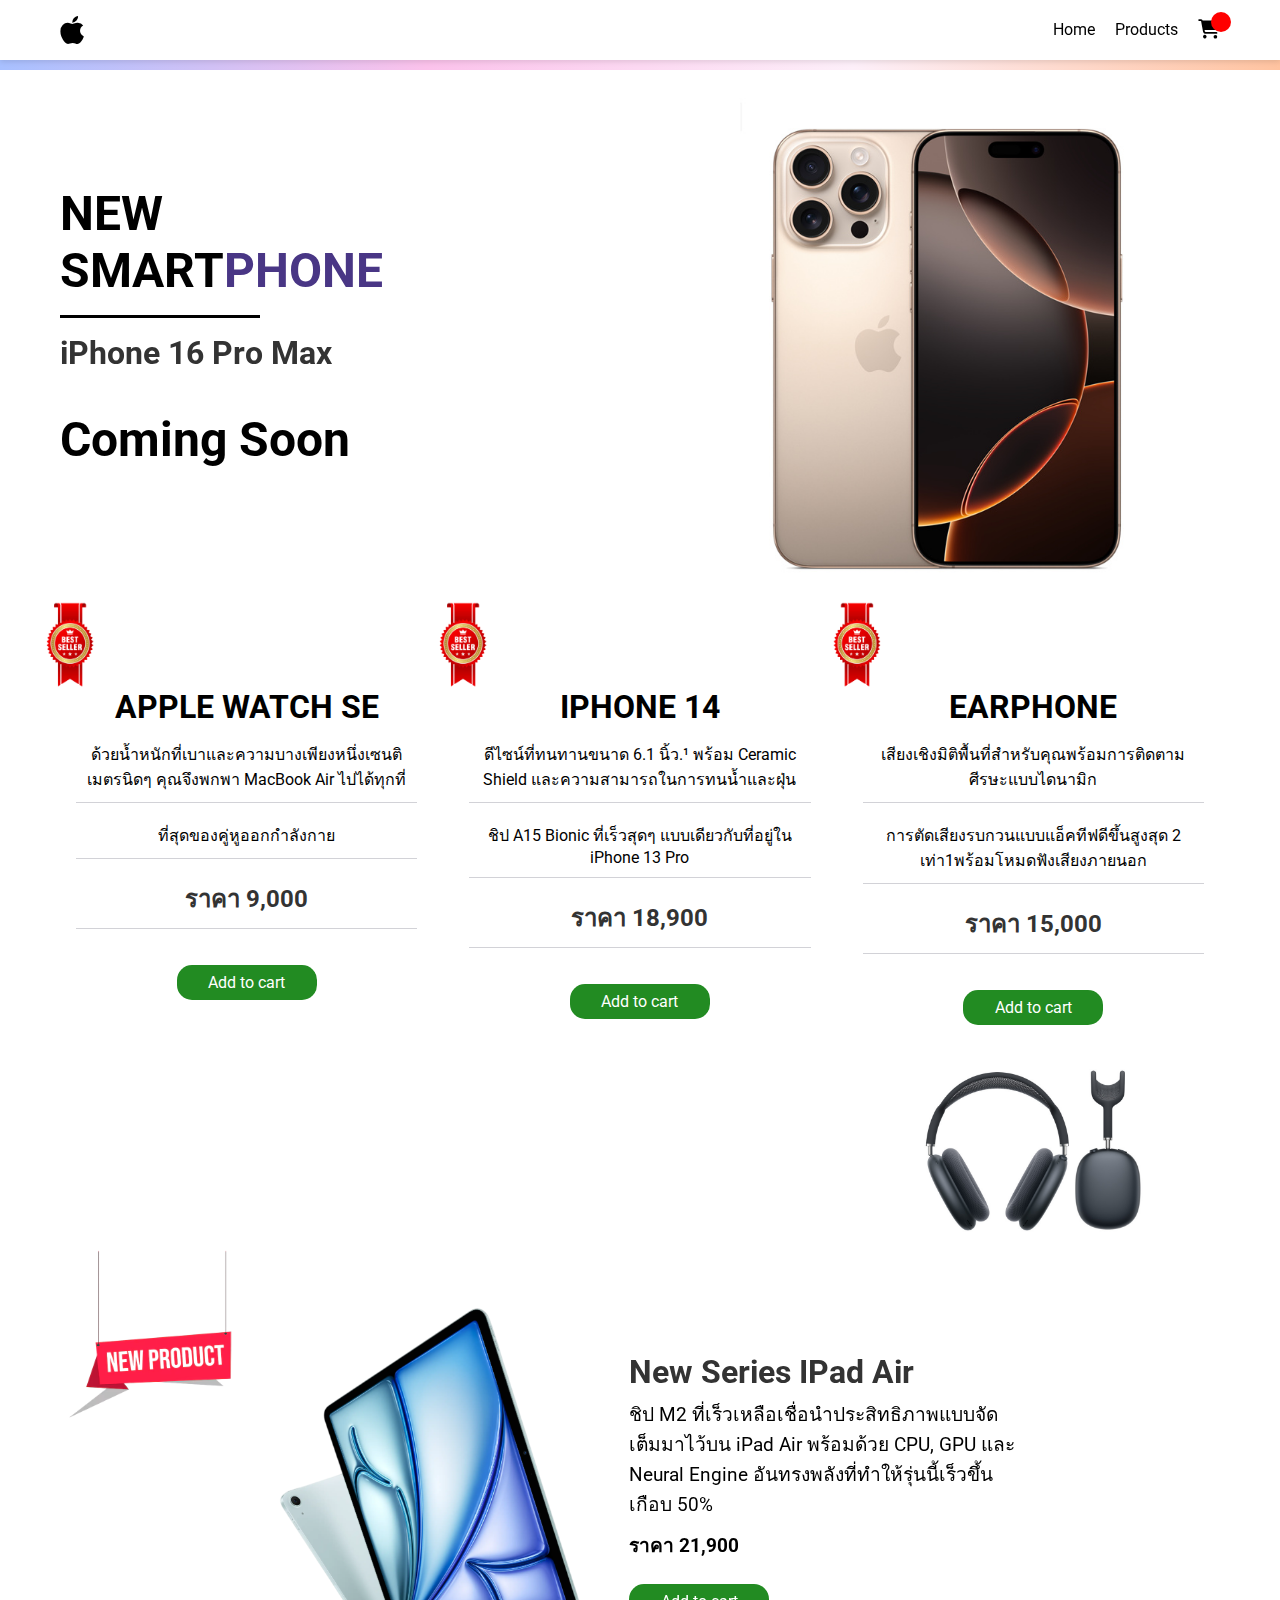
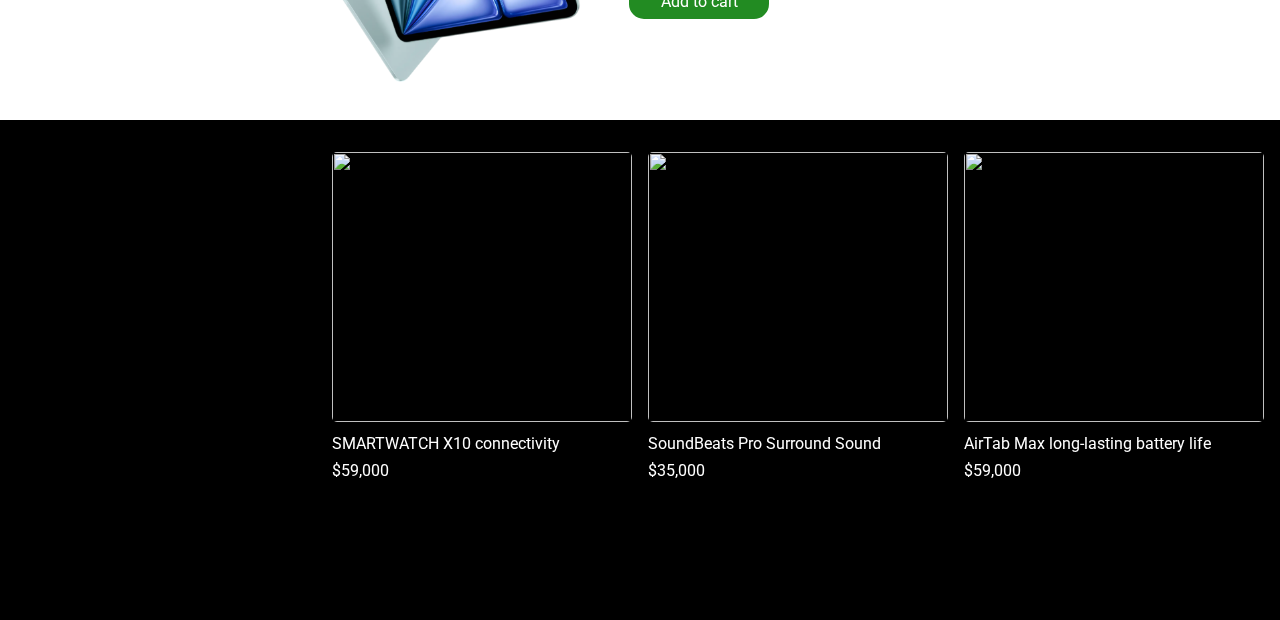
==== commit 27a93651: "1" ====
--- a/Home/index.html
+++ b/Home/index.html
@@ -6,7 +6,8 @@
     <meta name="viewport" content="width=device-width, initial-scale=1.0">
     <title>Home</title>
     <link rel="stylesheet" href="style.css">
-    <link rel="stylesheet" href="https://cdnjs.cloudflare.com/ajax/libs/font-awesome/6.7.2/css/all.min.css">
+    <script src="https://code.jquery.com/jquery-3.7.1.js" integrity="sha256-eKhayi8LEQwp4NKxN+CfCh+3qOVUtJn3QNZ0TciWLP4=" crossorigin="anonymous"></script>
+    <link rel="stylesheet" href="https://cdnjs.cloudflare.com/ajax/libs/font-awesome/6.5.1/css/all.min.css">
 </head>
 
 <body>
@@ -20,13 +21,12 @@
                 <ul>
                     <li><a href="#">Home</a></li>
                     <li><a href="/Product/product.html">Products</a></li>
-                    <div class="cart">
+                    <div class="cart"> 
                         <li><i class="fas fa-cart-shopping"></i></li>
-                        <div class="cartCount">
-                            5
-                        </div>
+                        <div class="cartCount"></div>
                     </div>
                 </ul>
+                
             </div>
         </div>
     </nav>
@@ -40,10 +40,8 @@
                     </h1>
                     <div class="line"></div>
                     <h2>iPhone 16 Pro Max</h2>
-                    <p>ราคา 48,900</p>
-                    <div class="buy-btn">
-                        <button>Add to cart</button>
-                    </div>
+                    <br>
+                    <h1>Coming Soon</h1>
                 </div>
                 <div class="header-pic">
                     <img src="/img/iphone16promax.jpg" alt="">
@@ -57,7 +55,7 @@
             <div class="blog-con">
                 <div class="blog-grid">
                     <div class="blog-items">
-                        <h1></h1>
+                
                         <h1>Apple Watch SE</h1>
                         <div class="spec">
                             <p>ด้วยน้ำหนักที่เบาและความบางเพียงหนึ่งเซนติเมตรนิดๆ คุณจึงพกพา MacBook Air ไปได้ทุกที่</p>
@@ -154,7 +152,6 @@
     <section>
         <div class="choose-product">
             <div class="products-pic">
-               
             </div>
 
             <div class="products-grid">
@@ -182,94 +179,21 @@
         </div>
     </section>
 
-    <div class="modal" >  
+    <div class="modal" style="display: none;">  
         <div class="modal-bg"></div>
         <div class="modal-page" >
             <h2>My Cart</h2>
             <br>
             <div class="cartlist">
-                <div class="cartlist-items">
-                    <div class="cartlist-left">
-                        <img src="/img/iphone16promax.jpg" alt="#">
-                        <div class="cartlist-detail">
-                            <h3>iPhone 16 Pro Max</h3>
-                            <p>ราคา 48,900</p>
-                        </div>
-                    </div>
-                    <div class="cartlist-right">
-                        <p class="btnc">-</p>
-                        <p style="margin: 0 20px">1</p>
-                        <p class="btnc">+</p>
-                    </div>
-                </div>
-                <div class="cartlist-items">
-                    <div class="cartlist-left">
-                        <img src="https://store.storeimages.cdn-apple.com/8756/as-images.apple.com/is/watch-se-digitalmat-gallery-4-202409_GEO_TH_LANG_TH?wid=728&hei=666&fmt=png-alpha&.v=1725125757838" alt="#">
-                        <div class="cartlist-detail">
-                            <h3>iPhone 16 Pro Max</h3>
-                            <p>ราคา 9,000</p>
-                        </div>
-                    </div>
-                    <div class="cartlist-right">
-                        <p class="btnc">-</p>
-                        <p style="margin: 0 20px">1</p>
-                        <p class="btnc">+</p>
-                    </div>
-                </div>
-                <div class="cartlist-items">
-                    <div class="cartlist-left">
-                        <img src="https://store.storeimages.cdn-apple.com/8756/as-images.apple.com/is/iphone14-digitalmat-gallery-1-202303?wid=728&hei=666&fmt=png-alpha&.v=1679072735068" alt="#">
-                        <div class="cartlist-detail">
-                            <h3>iPhone 16 Pro Max</h3>
-                            <p>ราคา 18,900</p>
-                        </div>
-                    </div>
-                    <div class="cartlist-right">
-                        <p class="btnc">-</p>
-                        <p style="margin: 0 20px">1</p>
-                        <p class="btnc">+</p>
-                    </div>
-                </div>
-                <div class="cartlist-items">
-                    <div class="cartlist-left">
-                        <img src="/img/airpods-max.jpg" alt="#">
-                        <div class="cartlist-detail">
-                            <h3>iPhone 16 Pro Max</h3>
-                            <p>ราคา 15,000</p>
-                        </div>
-                    </div>
-                    <div class="cartlist-right">
-                        <p class="btnc">-</p>
-                        <p style="margin: 0 20px">1</p>
-                        <p class="btnc">+</p>
-                    </div>
-                </div>
-                <div class="cartlist-items">
-                    <div class="cartlist-left">
-                        <img src="/img/ipad air.png" alt="#">
-                        <div class="cartlist-detail">
-                            <h3>iPhone 16 Pro Max</h3>
-                            <p>ราคา 21,900</p>
-                        </div>
-                    </div>
-                    <div class="cartlist-right">
-                        <p class="btnc">-</p>
-                        <p style="margin: 0 20px">1</p>
-                        <p class="btnc">+</p>
-                    </div>
-                </div>
-                <div class="btn-control">
-                    <button class="btn">
-                        Cancel
-                    </button>
-                    <button class="btn btn-buy">
-                        Buy
-                    </button>
-                </div>
+                <!-- สินค้าจะถูกเพิ่มเข้าไปในนี้ผ่าน JavaScript -->
+            </div>
+            <div class="btn-control">
+                <button class="btn btn-cancel" onclick="closeModal()">Cancel</button>
+                <button class="btn btn-buy btn-checkout">Buy</button>
             </div>
         </div>
     </div>
 
+    <script src="index.js"></script>
 </body>
-
 </html>--- a/Home/style.css
+++ b/Home/style.css
@@ -369,7 +369,7 @@
   align-items: center;
   border-radius: 50%;
   cursor: pointer;
-  background: #d39090;
+  background-color: forestgreen;
   color: #fff;
   padding: 5px 10px;
   width: 30px;
@@ -381,17 +381,113 @@
   justify-content: flex-end;
 }
 
-.btn{
+.btn-buy{
+  background: linear-gradient(125deg, #e4f122, #e98514);
+  color: #fff;
+  margin-left: 10px;
+}
+
+/* Cart Page */
+.checkout {
+  background-color: white;
+  padding: 30px 0;
+  margin-top: 20px;
+  box-shadow: 0 0 10px rgba(0, 0, 0, 0.1);
+}
+
+.checkout-con {
+  max-width: 1200px;
+  margin: 0 auto;
+}
+
+h2 {
+  font-size: 32px;
+  color: #333;
+  margin-bottom: 20px;
+}
+
+h3 {
+  font-size: 24px;
+  color: #333;
+  margin-bottom: 10px;
+}
+
+.cart-summary, .shipping-info, .payment-options {
+  margin-bottom: 30px;
+}
+
+.cart-item {
+  display: flex;
+  margin-bottom: 20px;
+  border-bottom: 1px solid #ddd;
+  padding-bottom: 10px;
+}
+
+.cart-item img {
+  width: 100px;
+  height: 100px;
+  object-fit: cover;
+  margin-right: 20px;
+}
+
+.item-detail h4 {
+  font-size: 18px;
+  color: #333;
+}
+
+.item-detail p {
+  font-size: 16px;
+  color: #555;
+}
+
+.total {
+  font-size: 18px;
+  color: #333;
+  text-align: right;
+}
+
+.shipping-info input {
+  width: 100%;
+  padding: 10px;
+  margin: 10px 0;
+  border: 1px solid #ddd;
+  border-radius: 5px;
+  font-size: 16px;
+}
+
+.payment-options select {
+  width: 100%;
+  padding: 10px;
+  border: 1px solid #ddd;
+  border-radius: 5px;
+  font-size: 16px;
+}
+
+.btn {
   padding: 10px 20px;
+  background-color: #5cb85c;
+  border: none;
+  color: white;
+  font-size: 16px;
   cursor: pointer;
-  border: none;
   border-radius: 5px;
-  font-size: 0.9vw;
-  transition: 0.3s;
-}
-
-.btn-buy{
-  background: linear-gradient(125deg, #e61b36, #9c1032);
-  color: #fff;
-  margin-left: 10px;
-}+  transition: background-color 0.3s;
+}
+
+.btn:hover {
+  background-color: #4cae4c;
+}
+
+.btn-cancel {
+  background-color: #d9534f;
+}
+
+.btn-cancel:hover {
+  background-color: #c9302c;
+}
+
+.checkout-items {
+  margin-bottom: 20px;
+}
+
+
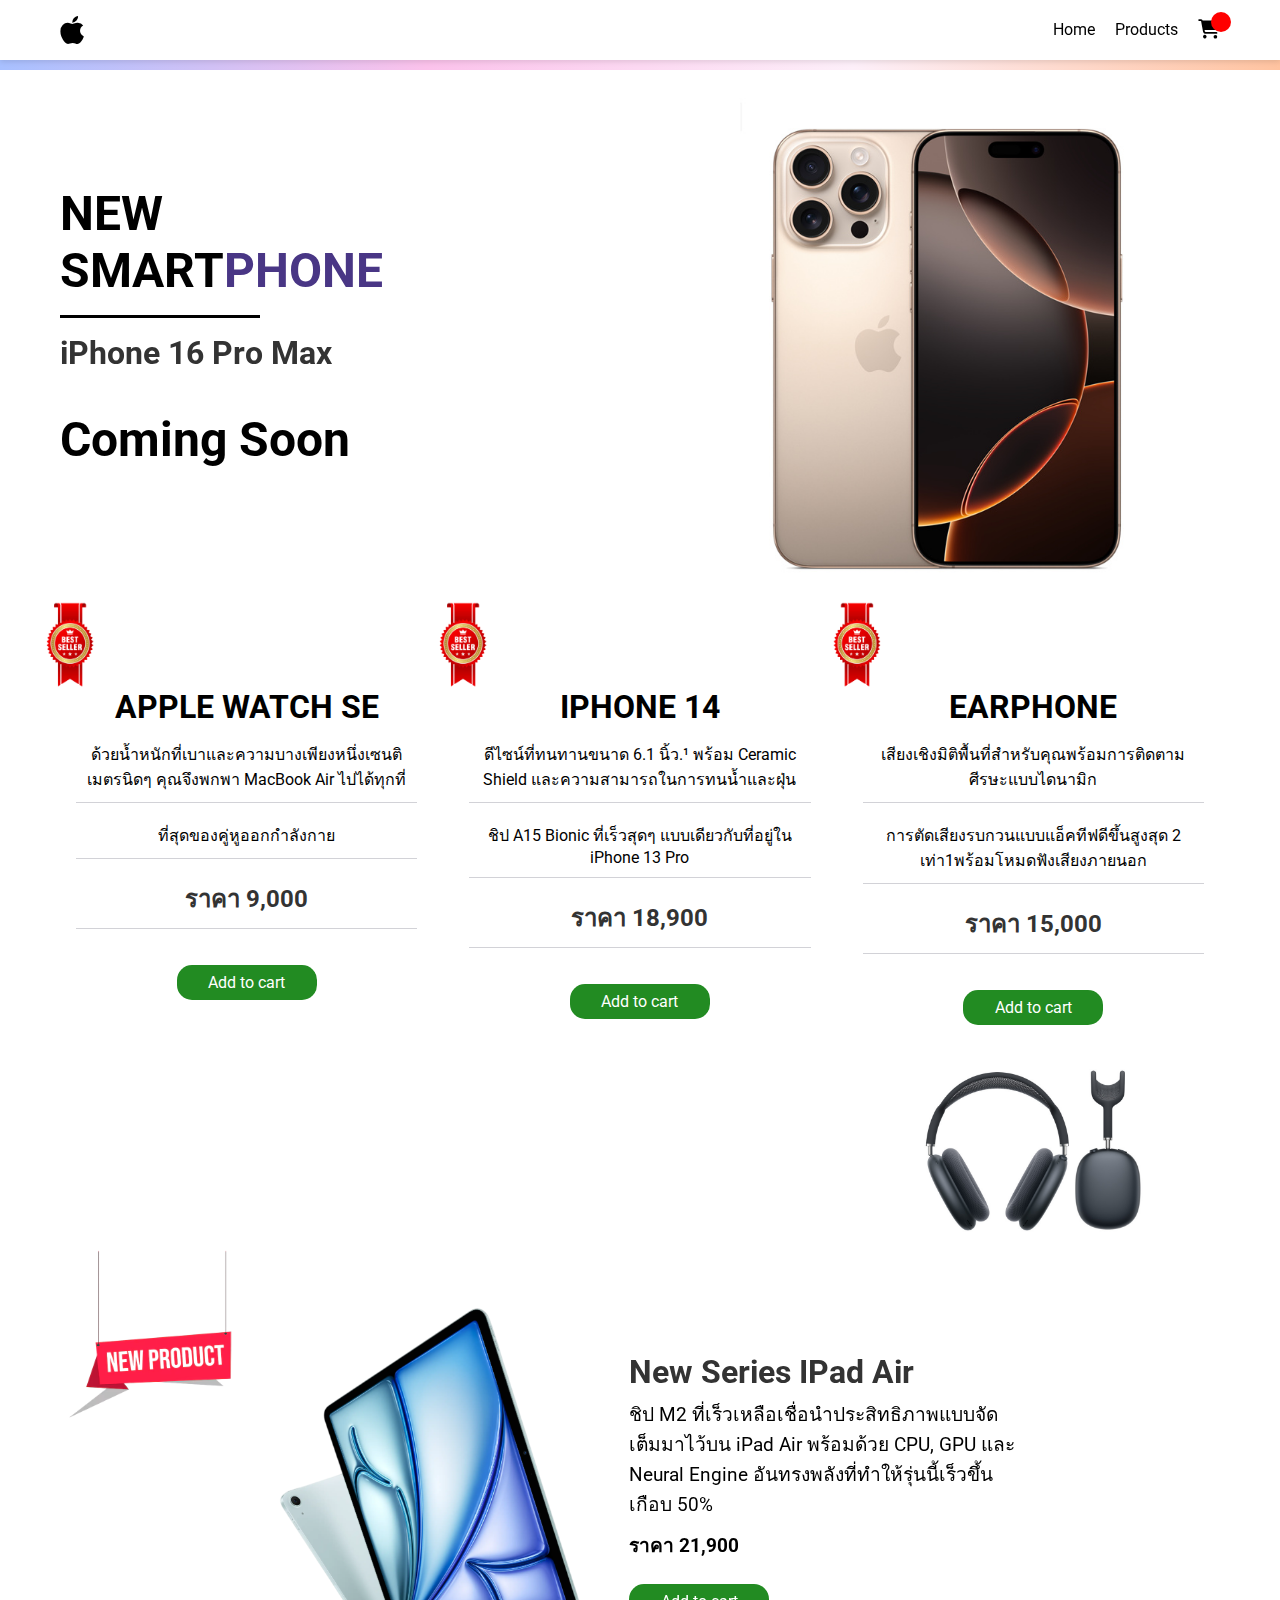
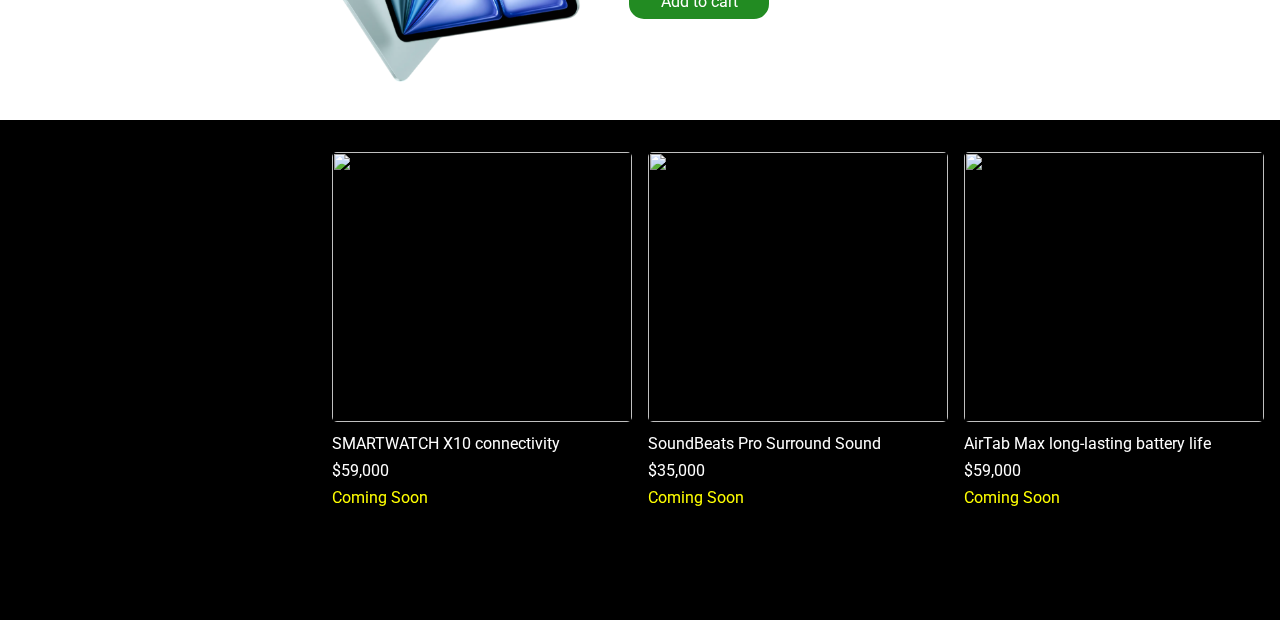
==== commit a97f5b65: "Update index.html" ====
--- a/Home/index.html
+++ b/Home/index.html
@@ -160,6 +160,7 @@
                         alt="">
                     <p>SMARTWATCH X10 connectivity</p>
                     <p>$59,000</p>
+                    <p style="color: yellow;">Coming Soon</p>
                 </div>
 
                 <div class="products-items">
@@ -167,6 +168,7 @@
                         alt="">
                     <p>SoundBeats Pro Surround Sound</p>
                     <p>$35,000</p>
+                    <p style="color: yellow;">Coming Soon</p>
                 </div>
 
                 <div class="products-items">
@@ -174,6 +176,7 @@
                         alt="">
                     <p>AirTab Max long-lasting battery life</p>
                     <p>$59,000</p>
+                    <p style="color: yellow;">Coming Soon</p>
                 </div>
             </div>
         </div>
@@ -185,7 +188,7 @@
             <h2>My Cart</h2>
             <br>
             <div class="cartlist">
-                <!-- สินค้าจะถูกเพิ่มเข้าไปในนี้ผ่าน JavaScript -->
+          
             </div>
             <div class="btn-control">
                 <button class="btn btn-cancel" onclick="closeModal()">Cancel</button>
